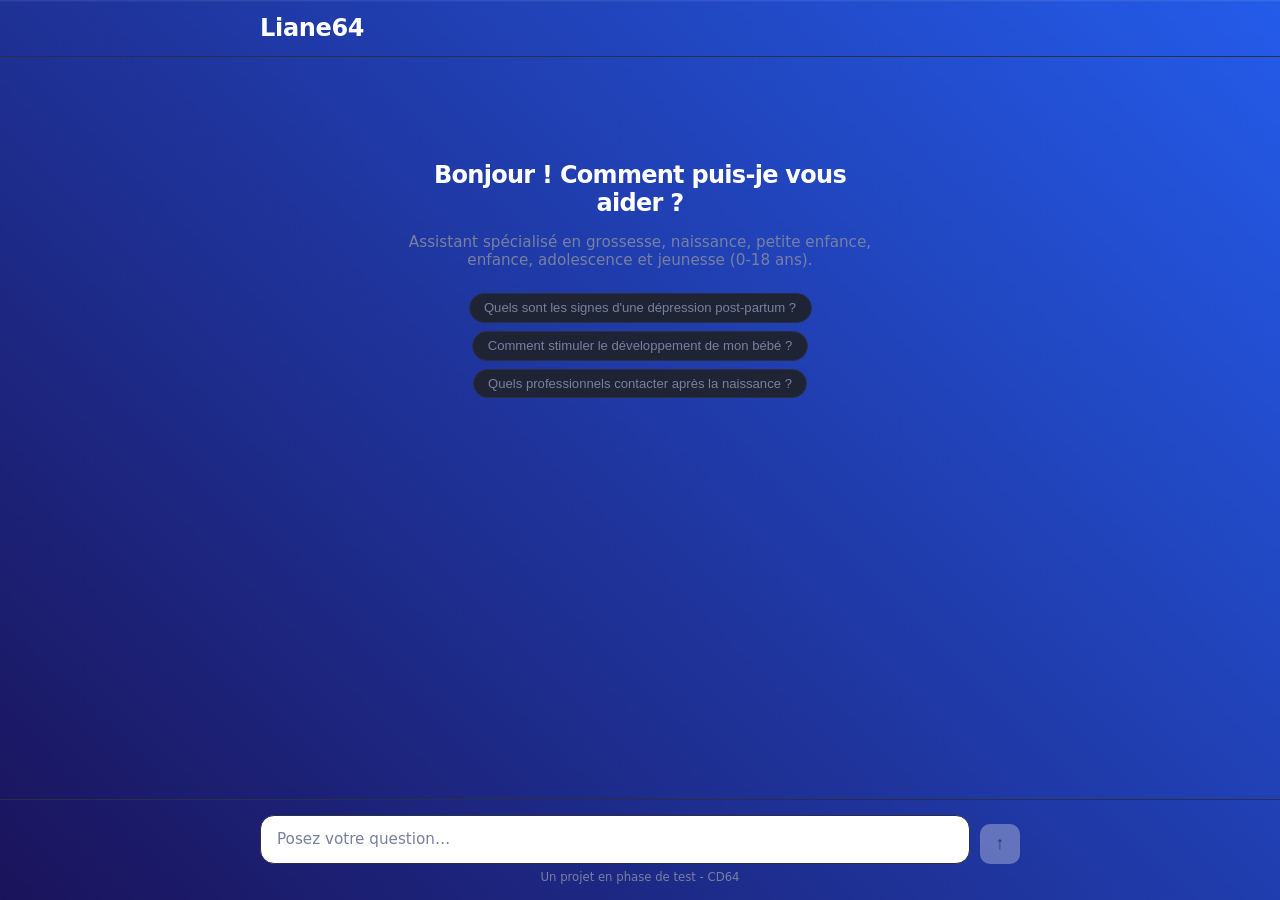
==== frontend/index.html @ 1c13eaf8 "Initial RAG (code only)" ====
<!DOCTYPE html>
<html lang="fr">
<head>
<meta charset="UTF-8">
<meta name="viewport" content="width=device-width, initial-scale=1.0">
<title>Liane64</title>
<link rel="stylesheet" href="style.css">
</head>
<body>

<div class="app">

  <header class="header">
    <div class="header-inner">
      <div class="logo">
        <!-- <span class="logo-icon">◈</span> -->
        <span class="logo-text">Liane64</span>
      </div>
      <button class="clear-btn" id="clearBtn" style="display:none;">Nouvelle conversation</button>
    </div>
  </header>

  <main class="chat-area" id="chatArea">
    <div class="empty-state" id="emptyState">
      <!-- <div class="empty-icon">◈</div> -->
      <h1>Bonjour ! Comment puis-je vous aider ?</h1>
      <p>Assistant spécialisé en grossesse, naissance, petite enfance, enfance, adolescence et jeunesse (0-18 ans).</p>
      <div class="suggestion-chips" id="suggestionChips">
        <button class="chip">Quels sont les signes d'une dépression post-partum ?</button>
        <button class="chip">Comment stimuler le développement de mon bébé ?</button>
        <button class="chip">Quels professionnels contacter après la naissance ?</button>
      </div>
    </div>

    <div class="messages" id="messages" style="display:none;"></div>
  </main>

  <footer class="input-bar">
    <div class="input-inner">
      <textarea id="inputField" class="input-field" placeholder="Posez votre question…" rows="1"></textarea>
      <button id="sendBtn" class="send-btn" aria-label="Envoyer">↑</button>
    </div>
    <p class="input-hint">Un projet en phase de test - CD64</p>
  </footer>

</div>

<script src="app.js"></script>
</body>
</html>
---- frontend/style.css ----
/* ── Reset & base ── */
*, *::before, *::after { box-sizing: border-box; margin: 0; padding: 0; }

:root {
  /* --bg:          #0f1117; */
    background-image: url("./background.png");
    background-size: cover;    
  background-position: center; 
  background-repeat: no-repeat;
  background-attachment: fixed;
  min-height: 100vh;
  --surface:     #2a2f45;
  --surface-2:   #1f2435;
  --border:      #2a2f45;
  --accent:      #6c8fff;
  --accent-dim:  #6c8fff22;
  --text:        #6c8fff22;
  --text-muted:  #7880a0;
  --user-bg:     #252c42;
  --error:       #ff5c6c;
  --radius:      14px;
  --radius-sm:   8px;
  --font-mono:   "JetBrains Mono", "Fira Code", monospace;
}

html, body, #root {
  height: 100%;
}

body {
  font-family: "Inter", system-ui, sans-serif;
  /* background: var(--bg); */
  color: var(--text);
  height: 100dvh;
  overflow: hidden;
}

@import url('https://fonts.googleapis.com/css2?family=Inter:wght@400;500;600&display=swap');

/* ── Layout ── */
.app {
  display: flex;
  flex-direction: column;
  height: 100dvh;
}

/* ── Header ── */
.header {
  border-bottom: 1px solid var(--border);
  /* background: var(--bg); */
  padding: 0 1.5rem;
  flex-shrink: 0;
}

.header-inner {
  max-width: 760px;
  margin: 0 auto;
  height: 56px;
  display: flex;
  align-items: center;
  justify-content: space-between;
}

.logo {
  display: flex;
  align-items: center;
  gap: 0.5rem;
  font-weight: 600;
  letter-spacing: -0.02em;
  color: white;
}

.logo-icon {
  color: var(--accent);
  font-size: 1.1rem;
}

.logo-text { font-size: 1.5rem; }

.clear-btn {
  background: white;
  border: 1px solid var(--border);
  color: #2a2f45;
  padding: 0.35rem 0.85rem;
  border-radius: 10px;
  font-size: 0.8rem;
  cursor: pointer;
  transition: color 0.15s, border-color 0.15s;
}
.clear-btn:hover { color: var(--text); border-color: var(--accent); }

/* ── Chat area ── */
.chat-area {
  flex: 1;
  overflow-y: auto;
  padding: 2rem 1.5rem;
  scroll-behavior: smooth;
}

.messages {
  max-width: 760px;
  margin: 0 auto;
  display: flex;
  flex-direction: column;
  gap: 1.25rem;
}

/* ── Empty state ── */
.empty-state {
  max-width: 480px;
  margin: 8vh auto 0;
  text-align: center;
  display: flex;
  flex-direction: column;
  align-items: center;
  gap: 1rem;
}

.empty-icon {
  font-size: 2.5rem;
  color: var(--accent);
  line-height: 1;
}

.empty-state h1 {
  font-size: 1.5rem;
  font-weight: 600;
  letter-spacing: -0.03em;
  color: white;
}

.empty-state p { color: var(--text-muted); font-size: 0.95rem; }

.suggestion-chips {
  display: flex;
  flex-wrap: wrap;
  gap: 0.5rem;
  justify-content: center;
  margin-top: 0.5rem;
}

.chip {
  background: var(--surface-2);
  border: 1px solid var(--border);
  color: var(--text-muted);
  padding: 0.4rem 0.9rem;
  border-radius: 20px;
  font-size: 0.82rem;
  cursor: pointer;
  transition: color 0.15s, border-color 0.15s, background 0.15s;
}
.chip:hover { color: var(--text); border-color: var(--accent); background: var(--accent-dim); }

/* ── Messages ── */
.message-row { display: flex; }
.user-row    { justify-content: flex-end; }
.assistant-row { justify-content: flex-start; }

.bubble {
  max-width: 78%;
  padding: 0.85rem 1.1rem;
  border-radius: var(--radius);
  line-height: 1.65;
  font-size: 0.94rem;
}

.user-bubble {
  background: white;
  /* border: 1px solid var(--border); */
  border-bottom-right-radius: 4px;
  color: #2a2f45;
}

.assistant-bubble {
  background: white;
  /* border: 1px solid var(--border); */
  border-bottom-left-radius: 4px;
    color: #2a2f45;
}

/* Markdown inside assistant bubble */
.assistant-bubble p  { margin-bottom: 0.5rem; }
.assistant-bubble p:last-child { margin-bottom: 0; }
.assistant-bubble ul,
.assistant-bubble ol { padding-left: 1.4rem; margin-bottom: 0.5rem; }
.assistant-bubble li { margin-bottom: 0.2rem; }
.assistant-bubble code {
  font-family: var(--font-mono);
  font-size: 0.85em;
  background: var(--surface-2);
  padding: 0.15em 0.4em;
  border-radius: 4px;
}
.assistant-bubble pre {
  background: var(--surface-2);
  padding: 0.8rem 1rem;
  border-radius: var(--radius-sm);
  overflow-x: auto;
  margin: 0.6rem 0;
}
.assistant-bubble pre code { background: none; padding: 0; }
.assistant-bubble strong { font-weight: 600; }

/* ── Typing indicator ── */
.typing {
  display: flex;
  gap: 5px;
  align-items: center;
  padding: 0.75rem 1rem;
}
.typing span {
  width: 7px; height: 7px;
  border-radius: 50%;
  background: var(--accent);
  opacity: 0.5;
  animation: bounce 1.2s infinite ease-in-out;
}
.typing span:nth-child(2) { animation-delay: 0.2s; }
.typing span:nth-child(3) { animation-delay: 0.4s; }

@keyframes bounce {
  0%, 80%, 100% { transform: translateY(0); opacity: 0.4; }
  40%            { transform: translateY(-5px); opacity: 1; }
}

/* ── Sources ── */
.sources { margin-top: 0.9rem; border-top: 1px solid var(--border); padding-top: 0.8rem; }
.sources-label { font-size: 0.75rem; color: var(--text-muted); text-transform: uppercase; letter-spacing: 0.08em; margin-bottom: 0.5rem; }

.source-card { background: var(--surface-2); border: 1px solid var(--border); border-radius: var(--radius-sm); margin-bottom: 0.4rem; overflow: hidden; }

.source-toggle {
  width: 100%;
  display: flex;
  align-items: center;
  gap: 0.5rem;
  padding: 0.5rem 0.75rem;
  background: none;
  border: none;
  color: var(--text-muted);
  font-size: 0.82rem;
  cursor: pointer;
  text-align: left;
  transition: color 0.15s;
}
.source-toggle:hover { color: var(--text); }
.source-label { flex: 1; }
.source-chevron { font-size: 0.65rem; }

.source-content {
  padding: 0 0.75rem 0.6rem;
  font-size: 0.82rem;
  color: var(--text-muted);
  line-height: 1.55;
  border-top: 1px solid var(--border);
  padding-top: 0.5rem;
}

/* ── Error ── */
.error-banner {
  background: #ff5c6c18;
  border: 1px solid #ff5c6c44;
  color: var(--error);
  padding: 0.7rem 1rem;
  border-radius: var(--radius-sm);
  font-size: 0.87rem;
  max-width: 760px;
  margin: 0 auto;
}

/* ── Input bar ── */
.input-bar {
  border-top: 1px solid var(--border);
  /* background: var(--bg); */
  padding: 0.9rem 1.5rem 1rem;
  flex-shrink: 0;
}

.input-inner {
  max-width: 760px;
  margin: 0 auto;
  display: flex;
  gap: 0.6rem;
  align-items: flex-end;
}

.input-field {
  flex: 1;
  background: white;
  border: 1px solid var(--border);
  border-radius: var(--radius);
  color: #2a2f45;
  font-size: 0.95rem;
  padding: 0.75rem 1rem;
  resize: none;
  outline: none;
  line-height: 1.5;
  max-height: 160px;
  overflow-y: auto;
  transition: border-color 0.15s;
  font-family: inherit;
}
.input-field::placeholder { color: var(--text-muted); }
.input-field:focus { border-color: var(--accent); }
.input-field:disabled { opacity: 0.5; }

.send-btn {
  width: 40px;
  height: 40px;
  background: white;
  border: none;
  border-radius: 10px;
  color: #2a2f45;
  font-size: 1.1rem;
  cursor: pointer;
  display: flex;
  align-items: center;
  justify-content: center;
  flex-shrink: 0;
  transition: opacity 0.15s, transform 0.1s;
}
.send-btn:hover:not(:disabled) { opacity: 0.85; transform: translateY(-1px); }
.send-btn:disabled { opacity: 0.3; cursor: not-allowed; }

.input-hint {
  max-width: 760px;
  margin: 0.4rem auto 0;
  font-size: 0.73rem;
  color: var(--text-muted);
  text-align: center;
}

/* ── Scrollbar ── */
::-webkit-scrollbar { width: 5px; }
::-webkit-scrollbar-track { background: transparent; }
::-webkit-scrollbar-thumb { background: var(--border); border-radius: 3px; }

/* ── Responsive ── */
@media (max-width: 600px) {
  .bubble { max-width: 92%; }
  .chat-area { padding: 1rem; }
  .input-bar { padding: 0.75rem 1rem 0.85rem; }
}

/* ── Meta badges ── */
.meta-bar {
  display: flex;
  flex-wrap: wrap;
  gap: 0.4rem;
  margin-bottom: 0.7rem;
}
.meta-pill {
  font-size: 0.73rem;
  background: var(--surface-2);
  border: 1px solid var(--border);
  color: var(--text-muted);
  padding: 0.2rem 0.6rem;
  border-radius: 20px;
}
.meta-bar.meta-urgent .meta-pill.urgent {
  background: #ff5c6c22;
  border-color: #ff5c6c66;
  color: var(--error);
  font-weight: 600;
}


/* ── Speak button ── */
.speak-btn {
  display: inline-flex;
  align-items: center;
  justify-content: center;
  width: 30px;
  height: 30px;
  margin-top: 0.4rem;
  background: var(--surface-2);
  border: 1px solid var(--border);
  border-radius: 50%;
  color: var(--text-muted);
  font-size: 0.9rem;
  cursor: pointer;
  transition: color 0.15s, border-color 0.15s, background 0.15s;
}
.speak-btn:hover { color: var(--text); border-color: var(--accent); }
.speak-btn.speaking {
  color: var(--accent);
  border-color: var(--accent);
  background: var(--accent-dim);
  animation: pulse 1.4s infinite ease-in-out;
}
@keyframes pulse {
  0%, 100% { opacity: 1; }
  50%      { opacity: 0.6; }
}


/* ── Sources as URL list ── */
.source-list {
  list-style: none;
  padding: 0.5rem 0.75rem;
  display: flex;
  flex-direction: column;
  gap: 0.3rem;
  border-top: 1px solid var(--border);
}
.source-list li a {
  color: var(--accent);
  font-size: 0.8rem;
  word-break: break-all;
  text-decoration: none;
}
.source-list li a:hover { text-decoration: underline; }
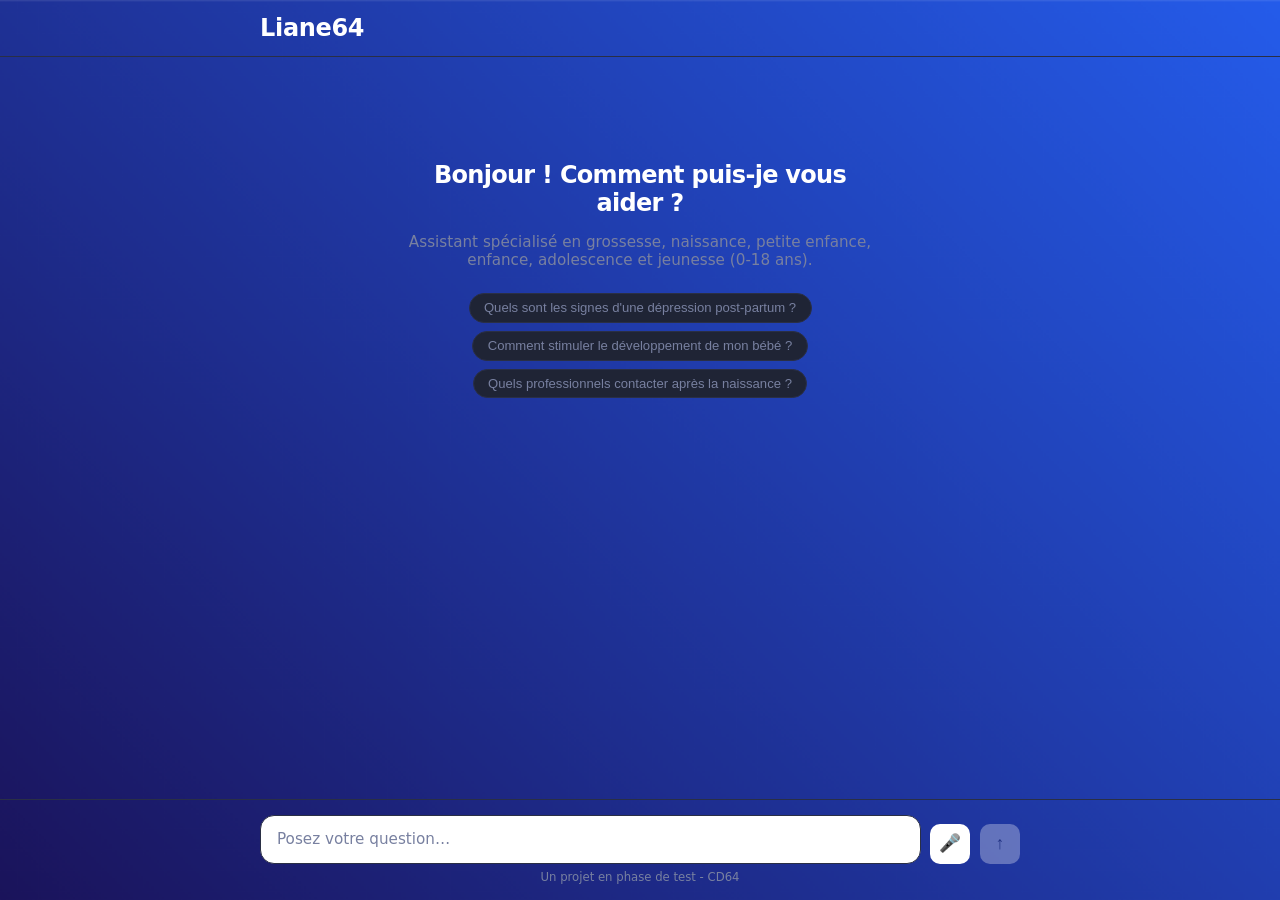
==== commit 483b203c: "add voice dictation button (mic) using Web Speech API" ====
--- a/frontend/index.html
+++ b/frontend/index.html
@@ -38,6 +38,7 @@
   <footer class="input-bar">
     <div class="input-inner">
       <textarea id="inputField" class="input-field" placeholder="Posez votre question…" rows="1"></textarea>
+      <button id="micBtn" class="mic-btn" type="button" aria-label="Dicter votre question" title="Dicter votre question">🎤</button>
       <button id="sendBtn" class="send-btn" aria-label="Envoyer">↑</button>
     </div>
     <p class="input-hint">Un projet en phase de test - CD64</p>
--- a/frontend/style.css
+++ b/frontend/style.css
@@ -394,6 +394,33 @@
 }
 
 
+
+/* ── Mic button ── */
+.mic-btn {
+  width: 40px;
+  height: 40px;
+  background: white;
+  border: none;
+  border-radius: 10px;
+  color: #2a2f45;
+  font-size: 1.1rem;
+  cursor: pointer;
+  display: flex;
+  align-items: center;
+  justify-content: center;
+  flex-shrink: 0;
+  transition: opacity 0.15s, transform 0.1s, color 0.15s, background 0.15s;
+}
+.mic-btn:hover:not(:disabled) { opacity: 0.85; transform: translateY(-1px); }
+.mic-btn:disabled { opacity: 0.3; cursor: not-allowed; }
+
+.mic-btn.listening {
+  color: white;
+  background: var(--error);
+  animation: pulse 1s infinite ease-in-out;
+}
+
+
 /* ── Sources as URL list ── */
 .source-list {
   list-style: none;
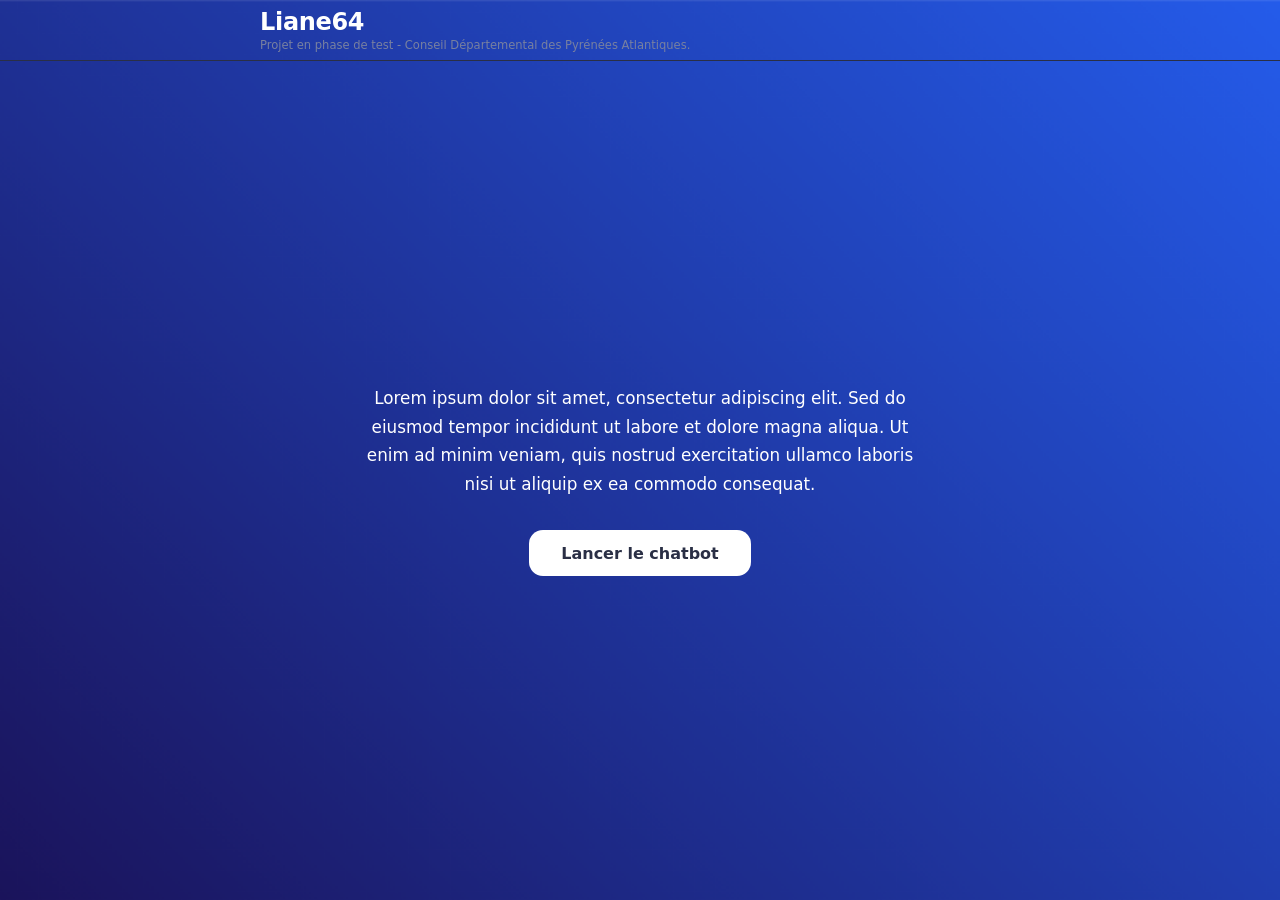
==== commit 79c20281: "add landing page, move chat to chat.html" ====
--- a/frontend/index.html
+++ b/frontend/index.html
@@ -6,46 +6,34 @@
 <title>Liane64</title>
 <link rel="stylesheet" href="style.css">
 </head>
-<body>
+<body class="landing-body">
 
 <div class="app">
 
   <header class="header">
     <div class="header-inner">
-      <div class="logo">
-        <!-- <span class="logo-icon">◈</span> -->
-        <span class="logo-text">Liane64</span>
+      <div class="logo-group">
+        <div class="logo">
+          <span class="logo-text">Liane64</span>
+        </div>
+        <p class="header-subtitle">Projet en phase de test - Conseil Départemental des Pyrénées Atlantiques.</p>
       </div>
-      <button class="clear-btn" id="clearBtn" style="display:none;">Nouvelle conversation</button>
     </div>
   </header>
 
-  <main class="chat-area" id="chatArea">
-    <div class="empty-state" id="emptyState">
-      <!-- <div class="empty-icon">◈</div> -->
-      <h1>Bonjour ! Comment puis-je vous aider ?</h1>
-      <p>Assistant spécialisé en grossesse, naissance, petite enfance, enfance, adolescence et jeunesse (0-18 ans).</p>
-      <div class="suggestion-chips" id="suggestionChips">
-        <button class="chip">Quels sont les signes d'une dépression post-partum ?</button>
-        <button class="chip">Comment stimuler le développement de mon bébé ?</button>
-        <button class="chip">Quels professionnels contacter après la naissance ?</button>
-      </div>
+  <main class="landing-main">
+    <div class="landing-content">
+      <p class="landing-text">
+        Lorem ipsum dolor sit amet, consectetur adipiscing elit. Sed do eiusmod
+        tempor incididunt ut labore et dolore magna aliqua. Ut enim ad minim
+        veniam, quis nostrud exercitation ullamco laboris nisi ut aliquip ex
+        ea commodo consequat.
+      </p>
+      <a href="chat.html" class="cta-btn">Lancer le chatbot</a>
     </div>
-
-    <div class="messages" id="messages" style="display:none;"></div>
   </main>
-
-  <footer class="input-bar">
-    <div class="input-inner">
-      <textarea id="inputField" class="input-field" placeholder="Posez votre question…" rows="1"></textarea>
-      <button id="micBtn" class="mic-btn" type="button" aria-label="Dicter votre question" title="Dicter votre question">🎤</button>
-      <button id="sendBtn" class="send-btn" aria-label="Envoyer">↑</button>
-    </div>
-    <p class="input-hint">Un projet en phase de test - CD64</p>
-  </footer>
 
 </div>
 
-<script src="app.js"></script>
 </body>
-</html>
+</html>
--- a/frontend/style.css
+++ b/frontend/style.css
@@ -55,7 +55,8 @@
 .header-inner {
   max-width: 760px;
   margin: 0 auto;
-  height: 56px;
+  min-height: 56px;
+  padding: 0.5rem 0;
   display: flex;
   align-items: center;
   justify-content: space-between;
@@ -88,6 +89,18 @@
   transition: color 0.15s, border-color 0.15s;
 }
 .clear-btn:hover { color: var(--text); border-color: var(--accent); }
+
+.logo-group {
+  display: flex;
+  flex-direction: column;
+  gap: 0.1rem;
+}
+
+.header-subtitle {
+  font-size: 0.72rem;
+  color: var(--text-muted);
+  font-weight: 400;
+}
 
 /* ── Chat area ── */
 .chat-area {
@@ -395,6 +408,48 @@
 
 
 
+/* ── Landing page ── */
+.landing-main {
+  flex: 1;
+  display: flex;
+  align-items: center;
+  justify-content: center;
+  padding: 2rem 1.5rem;
+}
+
+.landing-content {
+  max-width: 560px;
+  text-align: center;
+  display: flex;
+  flex-direction: column;
+  align-items: center;
+  gap: 2rem;
+}
+
+.landing-text {
+  color: white;
+  font-size: 1.05rem;
+  line-height: 1.7;
+}
+
+.cta-btn {
+  display: inline-block;
+  background: white;
+  color: #2a2f45;
+  font-weight: 600;
+  font-size: 1rem;
+  padding: 0.85rem 2rem;
+  border-radius: var(--radius);
+  text-decoration: none;
+  transition: opacity 0.15s, transform 0.1s;
+}
+.cta-btn:hover {
+  opacity: 0.85;
+  transform: translateY(-1px);
+}
+
+
+
 /* ── Mic button ── */
 .mic-btn {
   width: 40px;
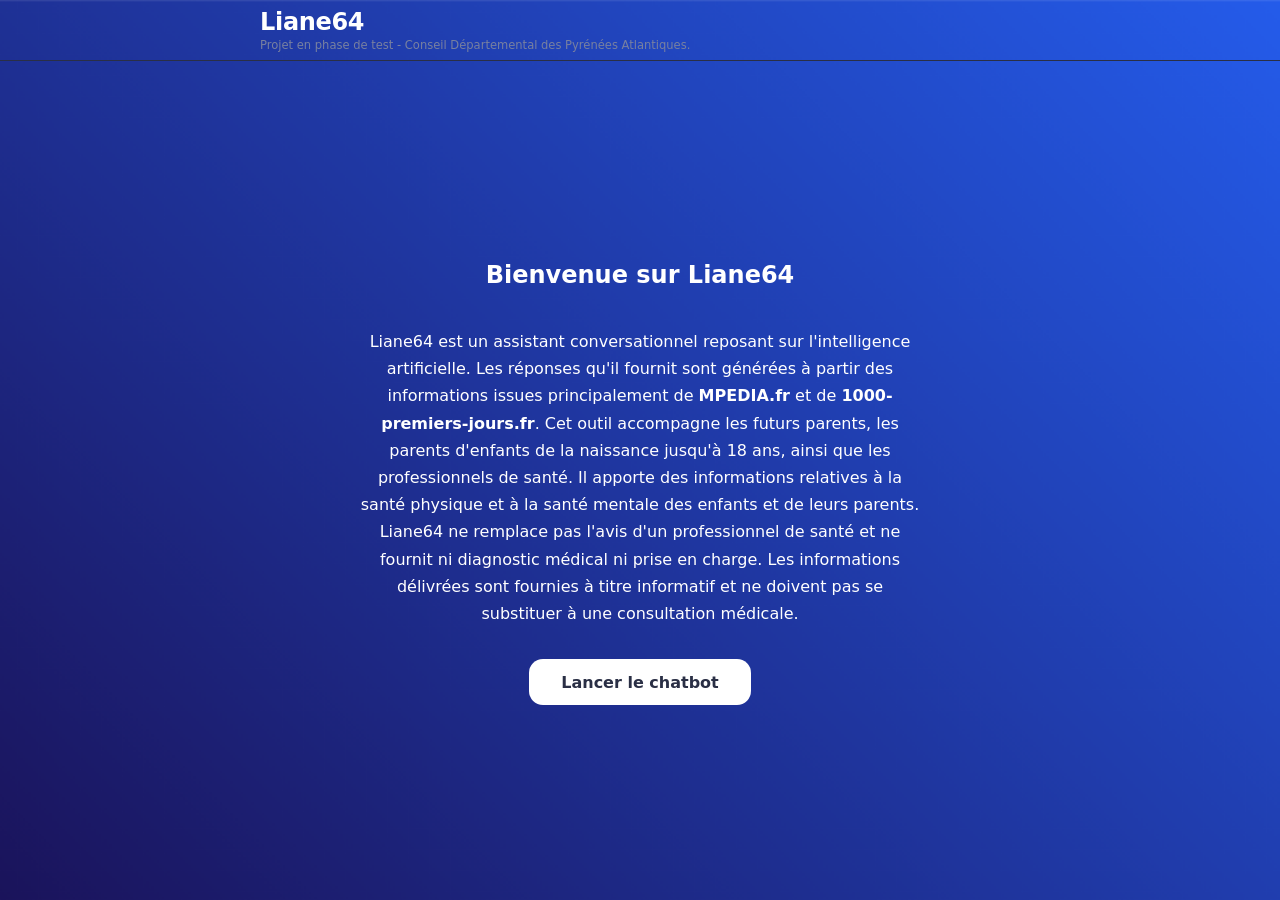
==== commit 2f4e687f: "add post-conversation star rating + MCQ feedback modal" ====
--- a/frontend/index.html
+++ b/frontend/index.html
@@ -23,11 +23,19 @@
 
   <main class="landing-main">
     <div class="landing-content">
+      <p class="landing-text-title">
+        Bienvenue sur Liane64
+      </p>
       <p class="landing-text">
-        Lorem ipsum dolor sit amet, consectetur adipiscing elit. Sed do eiusmod
-        tempor incididunt ut labore et dolore magna aliqua. Ut enim ad minim
-        veniam, quis nostrud exercitation ullamco laboris nisi ut aliquip ex
-        ea commodo consequat.
+        Liane64 est un assistant conversationnel reposant sur l'intelligence artificielle. 
+        Les réponses qu'il fournit sont générées à partir des informations issues principalement 
+        de <strong>MPEDIA.fr</strong> et de <strong>1000-premiers-jours.fr</strong>.
+        Cet outil accompagne les futurs parents, les parents d'enfants de la naissance jusqu'à 18 ans, 
+        ainsi que les professionnels de santé. Il apporte des informations relatives à la santé physique
+        et à la santé mentale des enfants et de leurs parents.
+        Liane64 ne remplace pas l'avis d'un professionnel de santé et ne fournit ni diagnostic médical 
+        ni prise en charge. Les informations délivrées sont fournies à titre informatif et ne doivent pas 
+        se substituer à une consultation médicale.
       </p>
       <a href="chat.html" class="cta-btn">Lancer le chatbot</a>
     </div>
--- a/frontend/style.css
+++ b/frontend/style.css
@@ -428,8 +428,15 @@
 
 .landing-text {
   color: white;
-  font-size: 1.05rem;
+  font-size: 1em;
   line-height: 1.7;
+}
+
+.landing-text-title {
+  color: white;
+  font-size: 1.5em;
+  line-height: 1.7;
+  font-weight: bold;
 }
 
 .cta-btn {
@@ -476,6 +483,78 @@
 }
 
 
+/* ── Review modal ── */
+.modal-overlay {
+  position: fixed;
+  inset: 0;
+  background: rgba(15, 17, 23, 0.6);
+  display: flex;
+  align-items: center;
+  justify-content: center;
+  z-index: 100;
+  padding: 1.5rem;
+}
+
+.modal-card {
+  background: white;
+  border-radius: var(--radius);
+  padding: 1.75rem;
+  max-width: 380px;
+  width: 100%;
+  text-align: center;
+  color: #2a2f45;
+}
+
+.modal-card h2 { font-size: 1.2rem; margin-bottom: 0.3rem; }
+.modal-subtitle { color: var(--text-muted); font-size: 0.85rem; margin-bottom: 1.2rem; }
+
+.star-rating { display: flex; justify-content: center; gap: 0.3rem; margin-bottom: 1.4rem; }
+.star {
+  font-size: 2rem;
+  color: var(--border);
+  cursor: pointer;
+  transition: color 0.15s, transform 0.1s;
+}
+.star:hover { transform: scale(1.1); }
+.star.active { color: #f5b400; }
+
+.modal-question { font-size: 0.9rem; margin-bottom: 0.7rem; }
+.mcq-options { display: flex; flex-direction: column; gap: 0.5rem; margin-bottom: 1.4rem; }
+.mcq-option {
+  background: var(--surface-2, #f0f0f5);
+  border: 1px solid var(--border);
+  border-radius: var(--radius-sm);
+  padding: 0.55rem;
+  font-size: 0.85rem;
+  cursor: pointer;
+  color: #2a2f45;
+  transition: border-color 0.15s, background 0.15s;
+}
+.mcq-option.active { border-color: var(--accent); background: var(--accent-dim); }
+
+.modal-actions { display: flex; justify-content: space-between; gap: 0.6rem; }
+.modal-skip {
+  background: none;
+  border: none;
+  color: var(--text-muted);
+  font-size: 0.85rem;
+  cursor: pointer;
+}
+.modal-submit {
+  flex: 1;
+  background: #2a2f45;
+  color: white;
+  border: none;
+  border-radius: var(--radius-sm);
+  padding: 0.6rem;
+  font-size: 0.9rem;
+  cursor: pointer;
+  transition: opacity 0.15s;
+}
+.modal-submit:disabled { opacity: 0.4; cursor: not-allowed; }
+
+
+
 /* ── Sources as URL list ── */
 .source-list {
   list-style: none;
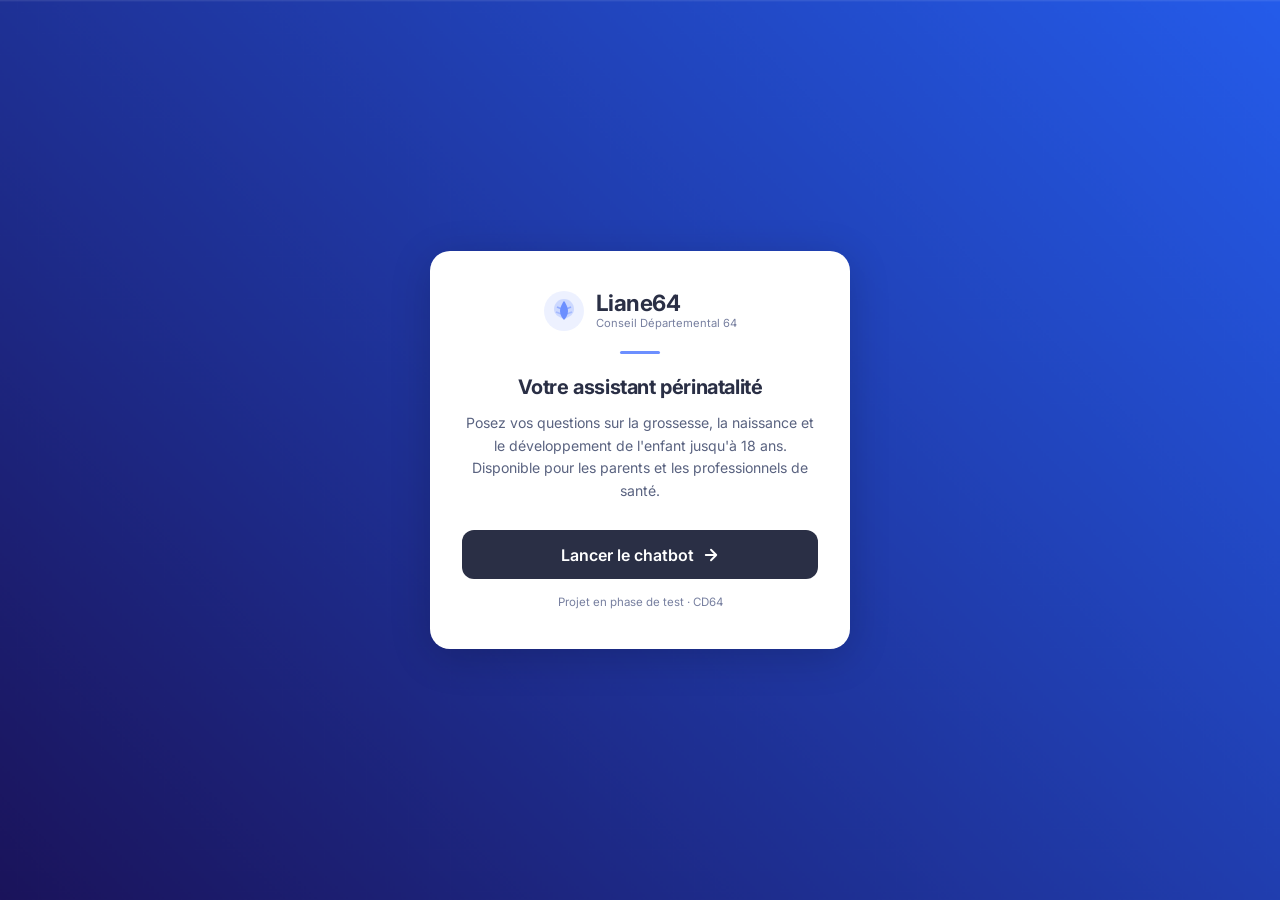
==== commit 4bcda238: "frontend update" ====
--- a/frontend/index.html
+++ b/frontend/index.html
@@ -2,46 +2,50 @@
 <html lang="fr">
 <head>
 <meta charset="UTF-8">
-<meta name="viewport" content="width=device-width, initial-scale=1.0">
+<meta name="viewport" content="width=device-width, initial-scale=1.0, viewport-fit=cover">
 <title>Liane64</title>
+<link rel="preconnect" href="https://fonts.googleapis.com">
+<link href="https://fonts.googleapis.com/css2?family=Inter:wght@400;500;600;700&display=swap" rel="stylesheet">
 <link rel="stylesheet" href="style.css">
 </head>
 <body class="landing-body">
 
-<div class="app">
+  <main class="landing-screen">
+    <div class="landing-card">
 
-  <header class="header">
-    <div class="header-inner">
-      <div class="logo-group">
-        <div class="logo">
-          <span class="logo-text">Liane64</span>
+      <div class="landing-logo">
+        <svg width="40" height="40" viewBox="0 0 40 40" fill="none" xmlns="https://upload.wikimedia.org/wikipedia/fr/e/e1/Logo_Pyr%C3%A9n%C3%A9es_Atlantiques_2015.svg" aria-hidden="true">
+          <circle cx="20" cy="20" r="20" fill="#6c8fff" opacity="0.12"/>
+          <path d="M20 8 C14 8 10 13 10 18 C10 23 14 26 20 28 C26 26 30 23 30 18 C30 13 26 8 20 8Z" fill="#6c8fff" opacity="0.25"/>
+          <path d="M20 10 C20 10 16 15 16 20 C16 24 18 27 20 29 C22 27 24 24 24 20 C24 15 20 10 20 10Z" fill="#6c8fff"/>
+          <path d="M13 16 Q20 20 27 16" stroke="#6c8fff" stroke-width="1.5" fill="none" opacity="0.6"/>
+          <path d="M12 21 Q20 25 28 21" stroke="#6c8fff" stroke-width="1.5" fill="none" opacity="0.4"/>
+        </svg>
+        <div class="landing-logo-text">
+          <span class="landing-logo-name">Liane64</span>
+          <span class="landing-logo-dept">Conseil Départemental 64</span>
         </div>
-        <p class="header-subtitle">Projet en phase de test - Conseil Départemental des Pyrénées Atlantiques.</p>
       </div>
-    </div>
-  </header>
 
-  <main class="landing-main">
-    <div class="landing-content">
-      <p class="landing-text-title">
-        Bienvenue sur Liane64
+      <div class="landing-divider"></div>
+
+      <h1 class="landing-headline">Votre assistant périnatalité</h1>
+
+      <p class="landing-desc">
+        Posez vos questions sur la grossesse, la naissance et le développement de l'enfant jusqu'à 18 ans. Disponible pour les parents et les professionnels de santé.
       </p>
-      <p class="landing-text">
-        Liane64 est un assistant conversationnel reposant sur l'intelligence artificielle. 
-        Les réponses qu'il fournit sont générées à partir des informations issues principalement 
-        de <strong>MPEDIA.fr</strong> et de <strong>1000-premiers-jours.fr</strong>.
-        Cet outil accompagne les futurs parents, les parents d'enfants de la naissance jusqu'à 18 ans, 
-        ainsi que les professionnels de santé. Il apporte des informations relatives à la santé physique
-        et à la santé mentale des enfants et de leurs parents.
-        Liane64 ne remplace pas l'avis d'un professionnel de santé et ne fournit ni diagnostic médical 
-        ni prise en charge. Les informations délivrées sont fournies à titre informatif et ne doivent pas 
-        se substituer à une consultation médicale.
-      </p>
-      <a href="chat.html" class="cta-btn">Lancer le chatbot</a>
+
+      <a href="chat.html" class="landing-cta">
+        Lancer le chatbot
+        <svg width="18" height="18" viewBox="0 0 24 24" fill="none" stroke="currentColor" stroke-width="2.5" stroke-linecap="round" stroke-linejoin="round" aria-hidden="true">
+          <path d="M5 12h14M12 5l7 7-7 7"/>
+        </svg>
+      </a>
+
+      <p class="landing-badge">Projet en phase de test · CD64</p>
+
     </div>
   </main>
 
-</div>
-
 </body>
 </html>
--- a/frontend/style.css
+++ b/frontend/style.css
@@ -2,52 +2,46 @@
 *, *::before, *::after { box-sizing: border-box; margin: 0; padding: 0; }
 
 :root {
-  /* --bg:          #0f1117; */
-    background-image: url("./background.png");
-    background-size: cover;    
-  background-position: center; 
+  background-image: url("./assets/background.png");
+  background-size: cover;
+  background-position: center;
   background-repeat: no-repeat;
   background-attachment: fixed;
   min-height: 100vh;
-  --surface:     #2a2f45;
-  --surface-2:   #1f2435;
-  --border:      #2a2f45;
-  --accent:      #6c8fff;
-  --accent-dim:  #6c8fff22;
-  --text:        #6c8fff22;
-  --text-muted:  #7880a0;
-  --user-bg:     #252c42;
-  --error:       #ff5c6c;
-  --radius:      14px;
-  --radius-sm:   8px;
-  --font-mono:   "JetBrains Mono", "Fira Code", monospace;
-}
-
-html, body, #root {
-  height: 100%;
-}
+
+  --surface:    #2a2f45;
+  --surface-2:  #1f2435;
+  --border:     #2a2f45;
+  --accent:     #6c8fff;
+  --accent-dim: #6c8fff22;
+  --text:       #6c8fff22;
+  --text-muted: #7880a0;
+  --error:      #ff5c6c;
+  --radius:     14px;
+  --radius-sm:  8px;
+  --font-mono:  "JetBrains Mono", "Fira Code", monospace;
+}
+
+html, body { height: 100%; }
 
 body {
   font-family: "Inter", system-ui, sans-serif;
-  /* background: var(--bg); */
   color: var(--text);
-  height: 100dvh;
+}
+
+/* Chat page — lock scroll so input bar stays fixed */
+body.chat-layout {
+  position: fixed;
+  inset: 0;
+  width: 100%;
+  height: 100%;
   overflow: hidden;
 }
 
-@import url('https://fonts.googleapis.com/css2?family=Inter:wght@400;500;600&display=swap');
-
-/* ── Layout ── */
-.app {
-  display: flex;
-  flex-direction: column;
-  height: 100dvh;
-}
 
 /* ── Header ── */
 .header {
   border-bottom: 1px solid var(--border);
-  /* background: var(--bg); */
   padding: 0 1.5rem;
   flex-shrink: 0;
 }
@@ -62,6 +56,12 @@
   justify-content: space-between;
 }
 
+.logo-group {
+  display: flex;
+  flex-direction: column;
+  gap: 0.1rem;
+}
+
 .logo {
   display: flex;
   align-items: center;
@@ -71,12 +71,13 @@
   color: white;
 }
 
-.logo-icon {
-  color: var(--accent);
-  font-size: 1.1rem;
-}
-
 .logo-text { font-size: 1.5rem; }
+
+.header-subtitle {
+  font-size: 0.72rem;
+  color: var(--text-muted);
+  font-weight: 400;
+}
 
 .clear-btn {
   background: white;
@@ -90,24 +91,21 @@
 }
 .clear-btn:hover { color: var(--text); border-color: var(--accent); }
 
-.logo-group {
-  display: flex;
-  flex-direction: column;
-  gap: 0.1rem;
-}
-
-.header-subtitle {
-  font-size: 0.72rem;
-  color: var(--text-muted);
-  font-weight: 400;
-}
-
-/* ── Chat area ── */
+
+/* ── Chat layout ── */
+.app {
+  display: flex;
+  flex-direction: column;
+  height: 100dvh;
+}
+
 .chat-area {
   flex: 1;
   overflow-y: auto;
   padding: 2rem 1.5rem;
   scroll-behavior: smooth;
+  overscroll-behavior: contain;
+  -webkit-overflow-scrolling: touch;
 }
 
 .messages {
@@ -117,6 +115,7 @@
   flex-direction: column;
   gap: 1.25rem;
 }
+
 
 /* ── Empty state ── */
 .empty-state {
@@ -129,12 +128,6 @@
   gap: 1rem;
 }
 
-.empty-icon {
-  font-size: 2.5rem;
-  color: var(--accent);
-  line-height: 1;
-}
-
 .empty-state h1 {
   font-size: 1.5rem;
   font-weight: 600;
@@ -163,6 +156,7 @@
   transition: color 0.15s, border-color 0.15s, background 0.15s;
 }
 .chip:hover { color: var(--text); border-color: var(--accent); background: var(--accent-dim); }
+
 
 /* ── Messages ── */
 .message-row { display: flex; }
@@ -179,24 +173,23 @@
 
 .user-bubble {
   background: white;
-  /* border: 1px solid var(--border); */
   border-bottom-right-radius: 4px;
   color: #2a2f45;
 }
 
 .assistant-bubble {
   background: white;
-  /* border: 1px solid var(--border); */
   border-bottom-left-radius: 4px;
-    color: #2a2f45;
+  color: #2a2f45;
 }
 
 /* Markdown inside assistant bubble */
-.assistant-bubble p  { margin-bottom: 0.5rem; }
+.assistant-bubble p           { margin-bottom: 0.5rem; }
 .assistant-bubble p:last-child { margin-bottom: 0; }
 .assistant-bubble ul,
-.assistant-bubble ol { padding-left: 1.4rem; margin-bottom: 0.5rem; }
-.assistant-bubble li { margin-bottom: 0.2rem; }
+.assistant-bubble ol          { padding-left: 1.4rem; margin-bottom: 0.5rem; }
+.assistant-bubble li          { margin-bottom: 0.2rem; }
+.assistant-bubble strong      { font-weight: 600; }
 .assistant-bubble code {
   font-family: var(--font-mono);
   font-size: 0.85em;
@@ -212,7 +205,7 @@
   margin: 0.6rem 0;
 }
 .assistant-bubble pre code { background: none; padding: 0; }
-.assistant-bubble strong { font-weight: 600; }
+
 
 /* ── Typing indicator ── */
 .typing {
@@ -233,14 +226,12 @@
 
 @keyframes bounce {
   0%, 80%, 100% { transform: translateY(0); opacity: 0.4; }
-  40%            { transform: translateY(-5px); opacity: 1; }
-}
+  40%           { transform: translateY(-5px); opacity: 1; }
+}
+
 
 /* ── Sources ── */
 .sources { margin-top: 0.9rem; border-top: 1px solid var(--border); padding-top: 0.8rem; }
-.sources-label { font-size: 0.75rem; color: var(--text-muted); text-transform: uppercase; letter-spacing: 0.08em; margin-bottom: 0.5rem; }
-
-.source-card { background: var(--surface-2); border: 1px solid var(--border); border-radius: var(--radius-sm); margin-bottom: 0.4rem; overflow: hidden; }
 
 .source-toggle {
   width: 100%;
@@ -257,19 +248,49 @@
   transition: color 0.15s;
 }
 .source-toggle:hover { color: var(--text); }
-.source-label { flex: 1; }
 .source-chevron { font-size: 0.65rem; }
 
-.source-content {
-  padding: 0 0.75rem 0.6rem;
-  font-size: 0.82rem;
-  color: var(--text-muted);
-  line-height: 1.55;
+.source-list {
+  list-style: none;
+  padding: 0.5rem 0.75rem;
+  display: flex;
+  flex-direction: column;
+  gap: 0.3rem;
   border-top: 1px solid var(--border);
-  padding-top: 0.5rem;
-}
-
-/* ── Error ── */
+}
+.source-list li a {
+  color: var(--accent);
+  font-size: 0.8rem;
+  word-break: break-all;
+  text-decoration: none;
+}
+.source-list li a:hover { text-decoration: underline; }
+
+
+/* ── Meta badges ── */
+.meta-bar {
+  display: flex;
+  flex-wrap: wrap;
+  gap: 0.4rem;
+  margin-bottom: 0.7rem;
+}
+.meta-pill {
+  font-size: 0.73rem;
+  background: var(--surface-2);
+  border: 1px solid var(--border);
+  color: var(--text-muted);
+  padding: 0.2rem 0.6rem;
+  border-radius: 20px;
+}
+.meta-bar.meta-urgent .meta-pill.urgent {
+  background: #ff5c6c22;
+  border-color: #ff5c6c66;
+  color: var(--error);
+  font-weight: 600;
+}
+
+
+/* ── Error banner ── */
 .error-banner {
   background: #ff5c6c18;
   border: 1px solid #ff5c6c44;
@@ -281,10 +302,10 @@
   margin: 0 auto;
 }
 
+
 /* ── Input bar ── */
 .input-bar {
   border-top: 1px solid var(--border);
-  /* background: var(--bg); */
   padding: 0.9rem 1.5rem 1rem;
   flex-shrink: 0;
 }
@@ -314,10 +335,10 @@
   font-family: inherit;
 }
 .input-field::placeholder { color: var(--text-muted); }
-.input-field:focus { border-color: var(--accent); }
-.input-field:disabled { opacity: 0.5; }
-
-.send-btn {
+.input-field:focus        { border-color: var(--accent); }
+.input-field:disabled     { opacity: 0.5; }
+
+.send-btn, .mic-btn {
   width: 40px;
   height: 40px;
   background: white;
@@ -330,10 +351,18 @@
   align-items: center;
   justify-content: center;
   flex-shrink: 0;
-  transition: opacity 0.15s, transform 0.1s;
-}
-.send-btn:hover:not(:disabled) { opacity: 0.85; transform: translateY(-1px); }
-.send-btn:disabled { opacity: 0.3; cursor: not-allowed; }
+  transition: opacity 0.15s, transform 0.1s, color 0.15s, background 0.15s;
+}
+.send-btn:hover:not(:disabled),
+.mic-btn:hover:not(:disabled) { opacity: 0.85; transform: translateY(-1px); }
+.send-btn:disabled,
+.mic-btn:disabled             { opacity: 0.3; cursor: not-allowed; }
+
+.mic-btn.listening {
+  color: white;
+  background: var(--error);
+  animation: pulse 1s infinite ease-in-out;
+}
 
 .input-hint {
   max-width: 760px;
@@ -343,42 +372,8 @@
   text-align: center;
 }
 
-/* ── Scrollbar ── */
-::-webkit-scrollbar { width: 5px; }
-::-webkit-scrollbar-track { background: transparent; }
-::-webkit-scrollbar-thumb { background: var(--border); border-radius: 3px; }
-
-/* ── Responsive ── */
-@media (max-width: 600px) {
-  .bubble { max-width: 92%; }
-  .chat-area { padding: 1rem; }
-  .input-bar { padding: 0.75rem 1rem 0.85rem; }
-}
-
-/* ── Meta badges ── */
-.meta-bar {
-  display: flex;
-  flex-wrap: wrap;
-  gap: 0.4rem;
-  margin-bottom: 0.7rem;
-}
-.meta-pill {
-  font-size: 0.73rem;
-  background: var(--surface-2);
-  border: 1px solid var(--border);
-  color: var(--text-muted);
-  padding: 0.2rem 0.6rem;
-  border-radius: 20px;
-}
-.meta-bar.meta-urgent .meta-pill.urgent {
-  background: #ff5c6c22;
-  border-color: #ff5c6c66;
-  color: var(--error);
-  font-weight: 600;
-}
-
-
-/* ── Speak button ── */
+
+/* ── Speak button (inside assistant bubble) ── */
 .speak-btn {
   display: inline-flex;
   align-items: center;
@@ -401,85 +396,10 @@
   background: var(--accent-dim);
   animation: pulse 1.4s infinite ease-in-out;
 }
+
 @keyframes pulse {
   0%, 100% { opacity: 1; }
   50%      { opacity: 0.6; }
-}
-
-
-
-/* ── Landing page ── */
-.landing-main {
-  flex: 1;
-  display: flex;
-  align-items: center;
-  justify-content: center;
-  padding: 2rem 1.5rem;
-}
-
-.landing-content {
-  max-width: 560px;
-  text-align: center;
-  display: flex;
-  flex-direction: column;
-  align-items: center;
-  gap: 2rem;
-}
-
-.landing-text {
-  color: white;
-  font-size: 1em;
-  line-height: 1.7;
-}
-
-.landing-text-title {
-  color: white;
-  font-size: 1.5em;
-  line-height: 1.7;
-  font-weight: bold;
-}
-
-.cta-btn {
-  display: inline-block;
-  background: white;
-  color: #2a2f45;
-  font-weight: 600;
-  font-size: 1rem;
-  padding: 0.85rem 2rem;
-  border-radius: var(--radius);
-  text-decoration: none;
-  transition: opacity 0.15s, transform 0.1s;
-}
-.cta-btn:hover {
-  opacity: 0.85;
-  transform: translateY(-1px);
-}
-
-
-
-/* ── Mic button ── */
-.mic-btn {
-  width: 40px;
-  height: 40px;
-  background: white;
-  border: none;
-  border-radius: 10px;
-  color: #2a2f45;
-  font-size: 1.1rem;
-  cursor: pointer;
-  display: flex;
-  align-items: center;
-  justify-content: center;
-  flex-shrink: 0;
-  transition: opacity 0.15s, transform 0.1s, color 0.15s, background 0.15s;
-}
-.mic-btn:hover:not(:disabled) { opacity: 0.85; transform: translateY(-1px); }
-.mic-btn:disabled { opacity: 0.3; cursor: not-allowed; }
-
-.mic-btn.listening {
-  color: white;
-  background: var(--error);
-  animation: pulse 1s infinite ease-in-out;
 }
 
 
@@ -505,8 +425,9 @@
   color: #2a2f45;
 }
 
-.modal-card h2 { font-size: 1.2rem; margin-bottom: 0.3rem; }
-.modal-subtitle { color: var(--text-muted); font-size: 0.85rem; margin-bottom: 1.2rem; }
+.modal-card h2   { font-size: 1.2rem; margin-bottom: 0.3rem; }
+.modal-subtitle  { color: var(--text-muted); font-size: 0.85rem; margin-bottom: 1.2rem; }
+.modal-question  { font-size: 0.9rem; margin-bottom: 0.7rem; }
 
 .star-rating { display: flex; justify-content: center; gap: 0.3rem; margin-bottom: 1.4rem; }
 .star {
@@ -515,13 +436,12 @@
   cursor: pointer;
   transition: color 0.15s, transform 0.1s;
 }
-.star:hover { transform: scale(1.1); }
+.star:hover  { transform: scale(1.1); }
 .star.active { color: #f5b400; }
 
-.modal-question { font-size: 0.9rem; margin-bottom: 0.7rem; }
 .mcq-options { display: flex; flex-direction: column; gap: 0.5rem; margin-bottom: 1.4rem; }
 .mcq-option {
-  background: var(--surface-2, #f0f0f5);
+  background: #f0f0f5;
   border: 1px solid var(--border);
   border-radius: var(--radius-sm);
   padding: 0.55rem;
@@ -554,20 +474,124 @@
 .modal-submit:disabled { opacity: 0.4; cursor: not-allowed; }
 
 
-
-/* ── Sources as URL list ── */
-.source-list {
-  list-style: none;
-  padding: 0.5rem 0.75rem;
-  display: flex;
-  flex-direction: column;
-  gap: 0.3rem;
-  border-top: 1px solid var(--border);
-}
-.source-list li a {
-  color: var(--accent);
-  font-size: 0.8rem;
-  word-break: break-all;
+/* ── Landing page ── */
+.landing-body {
+  position: static;
+  overflow: auto;
+  min-height: 100dvh;
+  display: flex;
+  align-items: center;
+  justify-content: center;
+  padding: 2rem 1rem;
+}
+
+.landing-card {
+  background: white;
+  border-radius: 20px;
+  padding: 2.5rem 2rem;
+  max-width: 420px;
+  width: 100%;
+  box-shadow: 0 8px 40px rgba(0, 0, 0, 0.18);
+  display: flex;
+  flex-direction: column;
+  align-items: center;
+  text-align: center;
+}
+
+.landing-logo {
+  display: flex;
+  align-items: center;
+  gap: 0.75rem;
+  margin-bottom: 1.25rem;
+}
+
+.landing-logo-text {
+  display: flex;
+  flex-direction: column;
+  align-items: flex-start;
+  gap: 0.1rem;
+}
+
+.landing-logo-name {
+  font-size: 1.4rem;
+  font-weight: 700;
+  color: #2a2f45;
+  letter-spacing: -0.02em;
+  line-height: 1;
+}
+
+.landing-logo-dept {
+  font-size: 0.7rem;
+  color: var(--text-muted);
+  font-weight: 400;
+}
+
+.landing-divider {
+  width: 40px;
+  height: 3px;
+  background: var(--accent);
+  border-radius: 2px;
+  margin-bottom: 1.25rem;
+}
+
+.landing-headline {
+  font-size: 1.25rem;
+  font-weight: 700;
+  color: #2a2f45;
+  letter-spacing: -0.02em;
+  margin-bottom: 0.75rem;
+  line-height: 1.3;
+}
+
+.landing-desc {
+  font-size: 0.88rem;
+  color: #5a6380;
+  line-height: 1.6;
+  margin-bottom: 1.75rem;
+}
+
+.landing-cta {
+  display: flex;
+  align-items: center;
+  justify-content: center;
+  gap: 0.5rem;
+  width: 100%;
+  background: #2a2f45;
+  color: white;
+  font-weight: 600;
+  font-size: 1rem;
+  padding: 0.9rem 1.5rem;
+  border-radius: 12px;
   text-decoration: none;
-}
-.source-list li a:hover { text-decoration: underline; }
+  transition: background 0.15s, transform 0.1s;
+  margin-bottom: 1rem;
+}
+.landing-cta:hover {
+  background: var(--accent);
+  transform: translateY(-1px);
+}
+
+.landing-badge {
+  font-size: 0.72rem;
+  color: var(--text-muted);
+}
+
+
+/* ── Scrollbar ── */
+::-webkit-scrollbar       { width: 5px; }
+::-webkit-scrollbar-track { background: transparent; }
+::-webkit-scrollbar-thumb { background: var(--border); border-radius: 3px; }
+
+
+/* ── Responsive ── */
+@media (max-width: 600px) {
+  .bubble    { max-width: 92%; }
+  .chat-area { padding: 1rem; }
+  .input-bar { padding: 0.75rem 1rem 0.85rem; }
+}
+
+@media (max-width: 480px) {
+  .landing-card     { padding: 2rem 1.5rem; border-radius: 16px; }
+  .landing-headline { font-size: 1.15rem; }
+  .landing-cta      { font-size: 0.95rem; }
+}
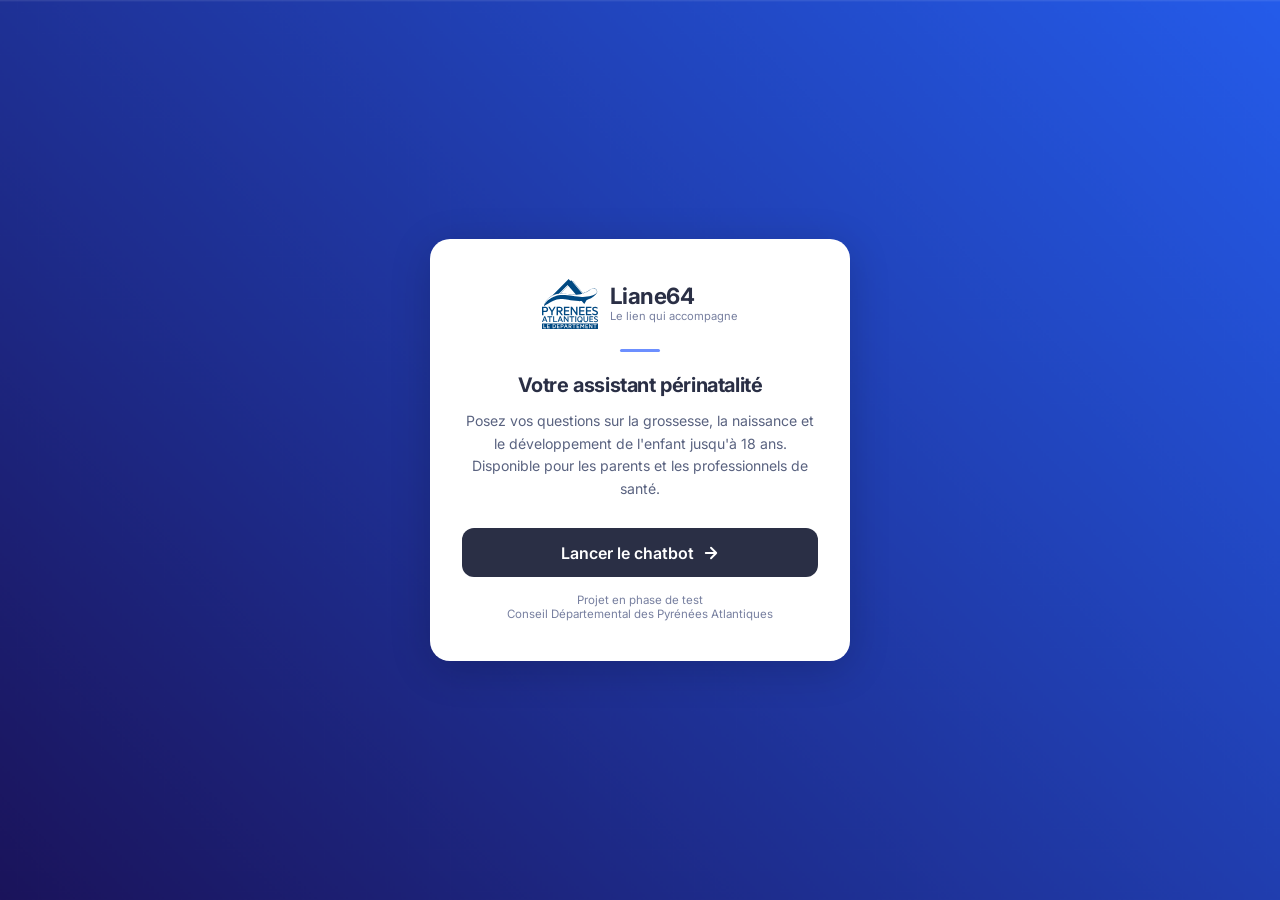
==== commit 06d9ad8a: "frontend update" ====
--- a/frontend/index.html
+++ b/frontend/index.html
@@ -14,16 +14,10 @@
     <div class="landing-card">
 
       <div class="landing-logo">
-        <svg width="40" height="40" viewBox="0 0 40 40" fill="none" xmlns="https://upload.wikimedia.org/wikipedia/fr/e/e1/Logo_Pyr%C3%A9n%C3%A9es_Atlantiques_2015.svg" aria-hidden="true">
-          <circle cx="20" cy="20" r="20" fill="#6c8fff" opacity="0.12"/>
-          <path d="M20 8 C14 8 10 13 10 18 C10 23 14 26 20 28 C26 26 30 23 30 18 C30 13 26 8 20 8Z" fill="#6c8fff" opacity="0.25"/>
-          <path d="M20 10 C20 10 16 15 16 20 C16 24 18 27 20 29 C22 27 24 24 24 20 C24 15 20 10 20 10Z" fill="#6c8fff"/>
-          <path d="M13 16 Q20 20 27 16" stroke="#6c8fff" stroke-width="1.5" fill="none" opacity="0.6"/>
-          <path d="M12 21 Q20 25 28 21" stroke="#6c8fff" stroke-width="1.5" fill="none" opacity="0.4"/>
-        </svg>
+        <img src="./assets/logo.svg" alt="Logo Liane64" height="50">
         <div class="landing-logo-text">
           <span class="landing-logo-name">Liane64</span>
-          <span class="landing-logo-dept">Conseil Départemental 64</span>
+          <span class="landing-logo-dept">Le lien qui accompagne</span>
         </div>
       </div>
 
@@ -42,7 +36,8 @@
         </svg>
       </a>
 
-      <p class="landing-badge">Projet en phase de test · CD64</p>
+      <p class="landing-badge">Projet en phase de test</p>
+      <p class="landing-badge">Conseil Départemental des Pyrénées Atlantiques</p>
 
     </div>
   </main>
